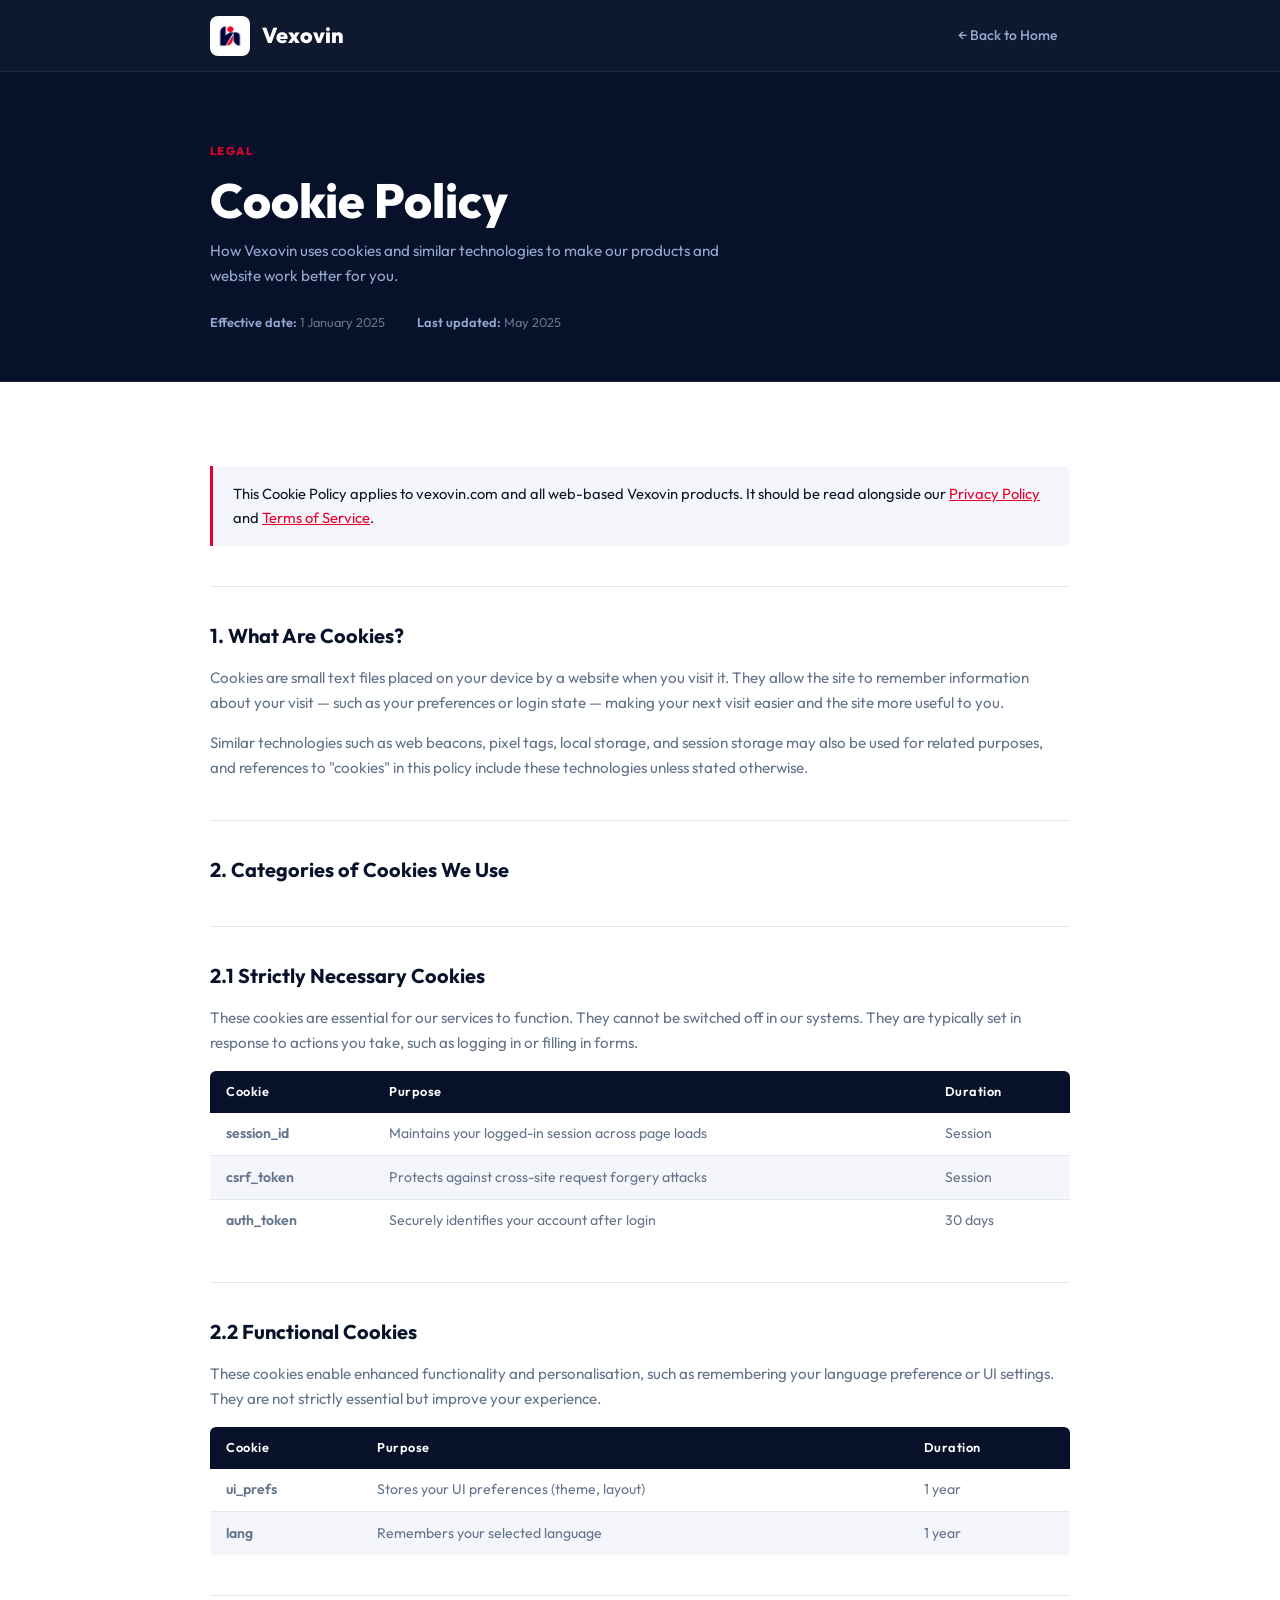
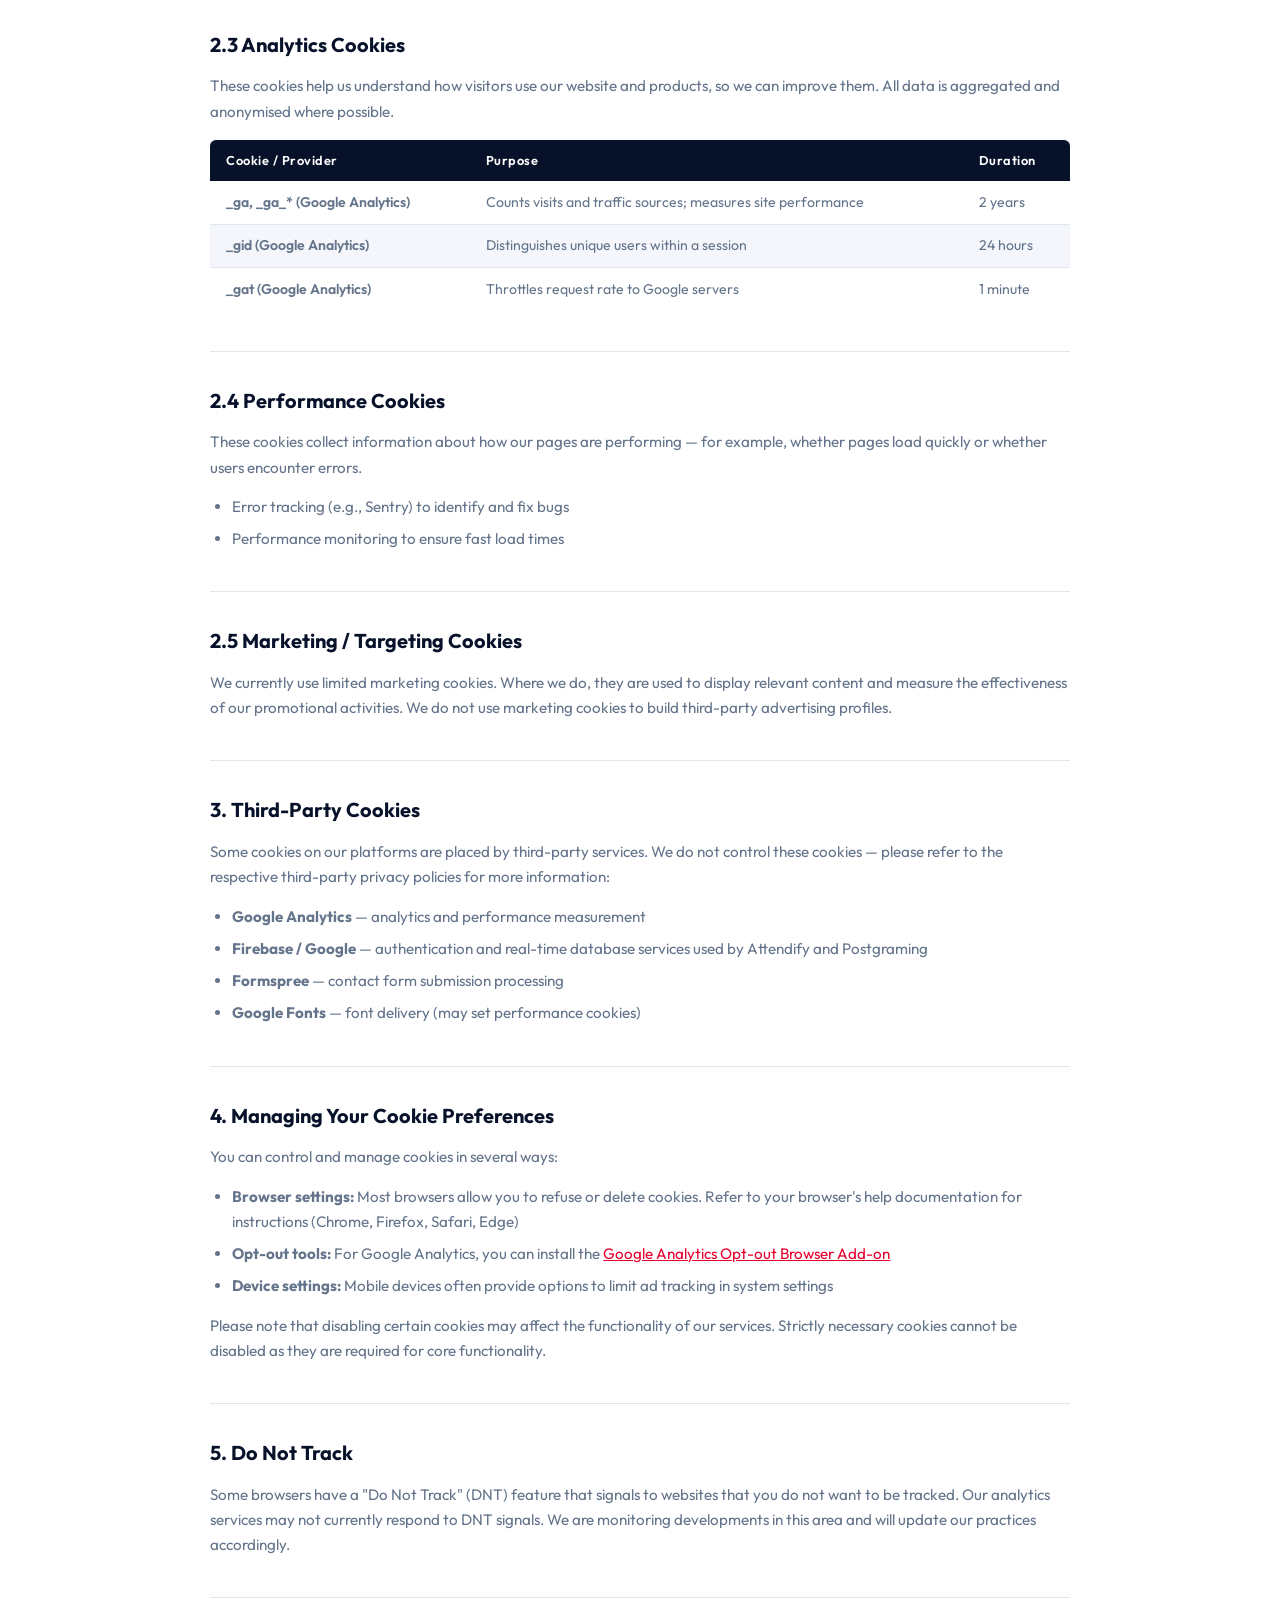
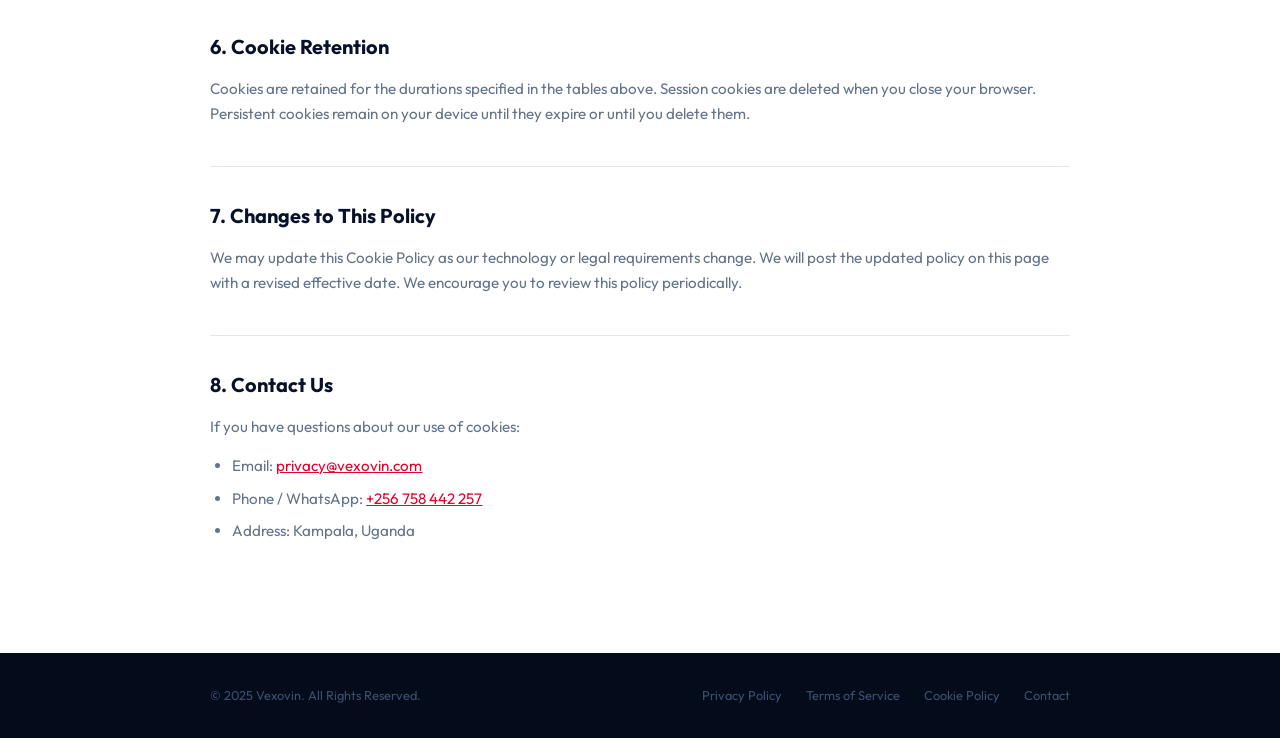
==== cookies.html @ f1facd55 "ups" ====
<!DOCTYPE html>
<html lang="en">
<head>
    <meta charset="UTF-8">
    <meta name="viewport" content="width=device-width, initial-scale=1.0">
    <title>Cookie Policy | Vexovin</title>
    <meta name="description" content="Cookie Policy explaining how Vexovin uses cookies and similar tracking technologies across its products and website.">
    <link rel="canonical" href="https://vexovin.com/cookies.html">
    <link rel="icon" type="image/png" href="favicon.png">
    <link rel="preconnect" href="https://fonts.googleapis.com">
    <link rel="preconnect" href="https://fonts.gstatic.com" crossorigin>
    <link href="https://fonts.googleapis.com/css2?family=Outfit:wght@300;400;500;600;700;800&display=swap" rel="stylesheet">
    <style>
        :root {
            --navy: #07122A; --red: #E8002D;
            --white: #FFFFFF; --off: #F4F6FB; --text: #0D1829; --muted: #64748B;
            --bd: rgba(255,255,255,0.08); --bl: #E1E7EF; --hh: 72px; --r: 6px; --rl: 12px;
        }
        *, *::before, *::after { margin: 0; padding: 0; box-sizing: border-box; }
        html { scroll-behavior: smooth; scroll-padding-top: var(--hh); }
        body { font-family: 'Outfit', sans-serif; background: var(--white); color: var(--text); line-height: 1.65; }
        a { color: inherit; text-decoration: none; }
        ul { list-style: none; }
        .container { width: 90%; max-width: 860px; margin: 0 auto; }

        .hdr { position: sticky; top: 0; z-index: 900; height: var(--hh); background: rgba(7,18,42,.97); backdrop-filter: blur(18px); border-bottom: 1px solid var(--bd); }
        .hdr-in { display: flex; align-items: center; justify-content: space-between; height: 100%; }
        .logo { display: flex; align-items: center; gap: .75rem; }
        .logo-bg { background: #fff; border-radius: 8px; padding: 5px; display: flex; align-items: center; justify-content: center; }
        .logo-bg img { width: 30px; height: 30px; object-fit: contain; }
        .logo-name { font-size: 1.35rem; font-weight: 800; color: #fff; }
        .back-link { font-size: .87rem; color: #94A8D0; font-weight: 500; padding: .44rem .82rem; border-radius: var(--r); transition: color .2s, background .2s; }
        .back-link:hover { color: #fff; background: rgba(255,255,255,.07); }

        .page-hero { background: var(--navy); color: #fff; padding: 4rem 0 3rem; border-bottom: 1px solid var(--bd); }
        .page-hero .tag { display: inline-block; font-size: .72rem; font-weight: 700; letter-spacing: .13em; text-transform: uppercase; color: var(--red); margin-bottom: .9rem; }
        .page-hero h1 { font-size: clamp(2rem, 5vw, 3rem); font-weight: 800; line-height: 1.1; margin-bottom: .65rem; }
        .page-hero p { color: #94A8D0; font-size: .95rem; max-width: 560px; }
        .page-hero .meta { display: flex; gap: 2rem; margin-top: 1.5rem; flex-wrap: wrap; }
        .page-hero .meta span { font-size: .8rem; color: #64748B; }
        .page-hero .meta span strong { color: #94A8D0; font-weight: 600; }

        .legal-body { padding: 4rem 0 6rem; }
        .legal-body h2 { font-size: 1.25rem; font-weight: 700; color: var(--navy); margin: 2.5rem 0 .8rem; padding-top: 2rem; border-top: 1px solid var(--bl); }
        .legal-body h2:first-child { border-top: none; padding-top: 0; margin-top: 0; }
        .legal-body p { color: var(--muted); font-size: .95rem; margin-bottom: .9rem; }
        .legal-body ul { padding-left: 1.4rem; margin-bottom: .9rem; }
        .legal-body ul li { color: var(--muted); font-size: .95rem; margin-bottom: .45rem; list-style: disc; }
        .legal-body a { color: var(--red); text-decoration: underline; }
        .legal-body .highlight { background: var(--off); border-left: 3px solid var(--red); border-radius: 0 var(--r) var(--r) 0; padding: 1rem 1.25rem; margin: 1.25rem 0; color: var(--text); font-size: .92rem; }

        /* Cookie table */
        .cookie-table { width: 100%; border-collapse: collapse; margin: 1rem 0 1.5rem; font-size: .88rem; }
        .cookie-table th { background: var(--navy); color: #fff; text-align: left; padding: .65rem 1rem; font-weight: 600; font-size: .8rem; letter-spacing: .04em; }
        .cookie-table th:first-child { border-radius: var(--r) 0 0 0; }
        .cookie-table th:last-child { border-radius: 0 var(--r) 0 0; }
        .cookie-table td { padding: .6rem 1rem; border-bottom: 1px solid var(--bl); color: var(--muted); vertical-align: top; }
        .cookie-table tr:last-child td { border-bottom: none; }
        .cookie-table tr:nth-child(even) td { background: var(--off); }
        .ct-name { font-weight: 600; color: var(--text); }

        .ftr-mini { background: #040C1C; color: #3D4F6E; padding: 2rem 0; font-size: .8rem; }
        .ftr-mini-in { display: flex; flex-wrap: wrap; gap: 1rem; align-items: center; justify-content: space-between; }
        .ftr-mini-links { display: flex; gap: 1.5rem; flex-wrap: wrap; }
        .ftr-mini-links a { color: #3D4F6E; transition: color .2s; }
        .ftr-mini-links a:hover { color: #fff; }
    </style>
</head>
<body>

<header class="hdr">
    <div class="container hdr-in">
        <a href="index.html" class="logo">
            <div class="logo-bg"><img src="favicon.png" alt="Vexovin"></div>
            <span class="logo-name">Vexovin</span>
        </a>
        <a href="index.html" class="back-link">← Back to Home</a>
    </div>
</header>

<div class="page-hero">
    <div class="container">
        <div class="tag">Legal</div>
        <h1>Cookie Policy</h1>
        <p>How Vexovin uses cookies and similar technologies to make our products and website work better for you.</p>
        <div class="meta">
            <span><strong>Effective date:</strong> 1 January 2025</span>
            <span><strong>Last updated:</strong> May 2025</span>
        </div>
    </div>
</div>

<main class="legal-body">
    <div class="container">

        <div class="highlight">
            This Cookie Policy applies to vexovin.com and all web-based Vexovin products. It should be read alongside our <a href="privacy.html">Privacy Policy</a> and <a href="terms.html">Terms of Service</a>.
        </div>

        <h2>1. What Are Cookies?</h2>
        <p>Cookies are small text files placed on your device by a website when you visit it. They allow the site to remember information about your visit — such as your preferences or login state — making your next visit easier and the site more useful to you.</p>
        <p>Similar technologies such as web beacons, pixel tags, local storage, and session storage may also be used for related purposes, and references to "cookies" in this policy include these technologies unless stated otherwise.</p>

        <h2>2. Categories of Cookies We Use</h2>

        <h2>2.1 Strictly Necessary Cookies</h2>
        <p>These cookies are essential for our services to function. They cannot be switched off in our systems. They are typically set in response to actions you take, such as logging in or filling in forms.</p>
        <table class="cookie-table">
            <thead>
                <tr><th>Cookie</th><th>Purpose</th><th>Duration</th></tr>
            </thead>
            <tbody>
                <tr><td class="ct-name">session_id</td><td>Maintains your logged-in session across page loads</td><td>Session</td></tr>
                <tr><td class="ct-name">csrf_token</td><td>Protects against cross-site request forgery attacks</td><td>Session</td></tr>
                <tr><td class="ct-name">auth_token</td><td>Securely identifies your account after login</td><td>30 days</td></tr>
            </tbody>
        </table>

        <h2>2.2 Functional Cookies</h2>
        <p>These cookies enable enhanced functionality and personalisation, such as remembering your language preference or UI settings. They are not strictly essential but improve your experience.</p>
        <table class="cookie-table">
            <thead>
                <tr><th>Cookie</th><th>Purpose</th><th>Duration</th></tr>
            </thead>
            <tbody>
                <tr><td class="ct-name">ui_prefs</td><td>Stores your UI preferences (theme, layout)</td><td>1 year</td></tr>
                <tr><td class="ct-name">lang</td><td>Remembers your selected language</td><td>1 year</td></tr>
            </tbody>
        </table>

        <h2>2.3 Analytics Cookies</h2>
        <p>These cookies help us understand how visitors use our website and products, so we can improve them. All data is aggregated and anonymised where possible.</p>
        <table class="cookie-table">
            <thead>
                <tr><th>Cookie / Provider</th><th>Purpose</th><th>Duration</th></tr>
            </thead>
            <tbody>
                <tr><td class="ct-name">_ga, _ga_* (Google Analytics)</td><td>Counts visits and traffic sources; measures site performance</td><td>2 years</td></tr>
                <tr><td class="ct-name">_gid (Google Analytics)</td><td>Distinguishes unique users within a session</td><td>24 hours</td></tr>
                <tr><td class="ct-name">_gat (Google Analytics)</td><td>Throttles request rate to Google servers</td><td>1 minute</td></tr>
            </tbody>
        </table>

        <h2>2.4 Performance Cookies</h2>
        <p>These cookies collect information about how our pages are performing — for example, whether pages load quickly or whether users encounter errors.</p>
        <ul>
            <li>Error tracking (e.g., Sentry) to identify and fix bugs</li>
            <li>Performance monitoring to ensure fast load times</li>
        </ul>

        <h2>2.5 Marketing / Targeting Cookies</h2>
        <p>We currently use limited marketing cookies. Where we do, they are used to display relevant content and measure the effectiveness of our promotional activities. We do not use marketing cookies to build third-party advertising profiles.</p>

        <h2>3. Third-Party Cookies</h2>
        <p>Some cookies on our platforms are placed by third-party services. We do not control these cookies — please refer to the respective third-party privacy policies for more information:</p>
        <ul>
            <li><strong>Google Analytics</strong> — analytics and performance measurement</li>
            <li><strong>Firebase / Google</strong> — authentication and real-time database services used by Attendify and Postgraming</li>
            <li><strong>Formspree</strong> — contact form submission processing</li>
            <li><strong>Google Fonts</strong> — font delivery (may set performance cookies)</li>
        </ul>

        <h2>4. Managing Your Cookie Preferences</h2>
        <p>You can control and manage cookies in several ways:</p>
        <ul>
            <li><strong>Browser settings:</strong> Most browsers allow you to refuse or delete cookies. Refer to your browser's help documentation for instructions (Chrome, Firefox, Safari, Edge)</li>
            <li><strong>Opt-out tools:</strong> For Google Analytics, you can install the <a href="https://tools.google.com/dlpage/gaoptout" target="_blank" rel="noopener">Google Analytics Opt-out Browser Add-on</a></li>
            <li><strong>Device settings:</strong> Mobile devices often provide options to limit ad tracking in system settings</li>
        </ul>
        <p>Please note that disabling certain cookies may affect the functionality of our services. Strictly necessary cookies cannot be disabled as they are required for core functionality.</p>

        <h2>5. Do Not Track</h2>
        <p>Some browsers have a "Do Not Track" (DNT) feature that signals to websites that you do not want to be tracked. Our analytics services may not currently respond to DNT signals. We are monitoring developments in this area and will update our practices accordingly.</p>

        <h2>6. Cookie Retention</h2>
        <p>Cookies are retained for the durations specified in the tables above. Session cookies are deleted when you close your browser. Persistent cookies remain on your device until they expire or until you delete them.</p>

        <h2>7. Changes to This Policy</h2>
        <p>We may update this Cookie Policy as our technology or legal requirements change. We will post the updated policy on this page with a revised effective date. We encourage you to review this policy periodically.</p>

        <h2>8. Contact Us</h2>
        <p>If you have questions about our use of cookies:</p>
        <ul>
            <li>Email: <a href="mailto:privacy@vexovin.com">privacy@vexovin.com</a></li>
            <li>Phone / WhatsApp: <a href="tel:+256758442257">+256 758 442 257</a></li>
            <li>Address: Kampala, Uganda</li>
        </ul>

    </div>
</main>

<footer class="ftr-mini">
    <div class="container ftr-mini-in">
        <p>&copy; 2025 Vexovin. All Rights Reserved.</p>
        <div class="ftr-mini-links">
            <a href="privacy.html">Privacy Policy</a>
            <a href="terms.html">Terms of Service</a>
            <a href="cookies.html">Cookie Policy</a>
            <a href="index.html#contact">Contact</a>
        </div>
    </div>
</footer>

</body>
</html>
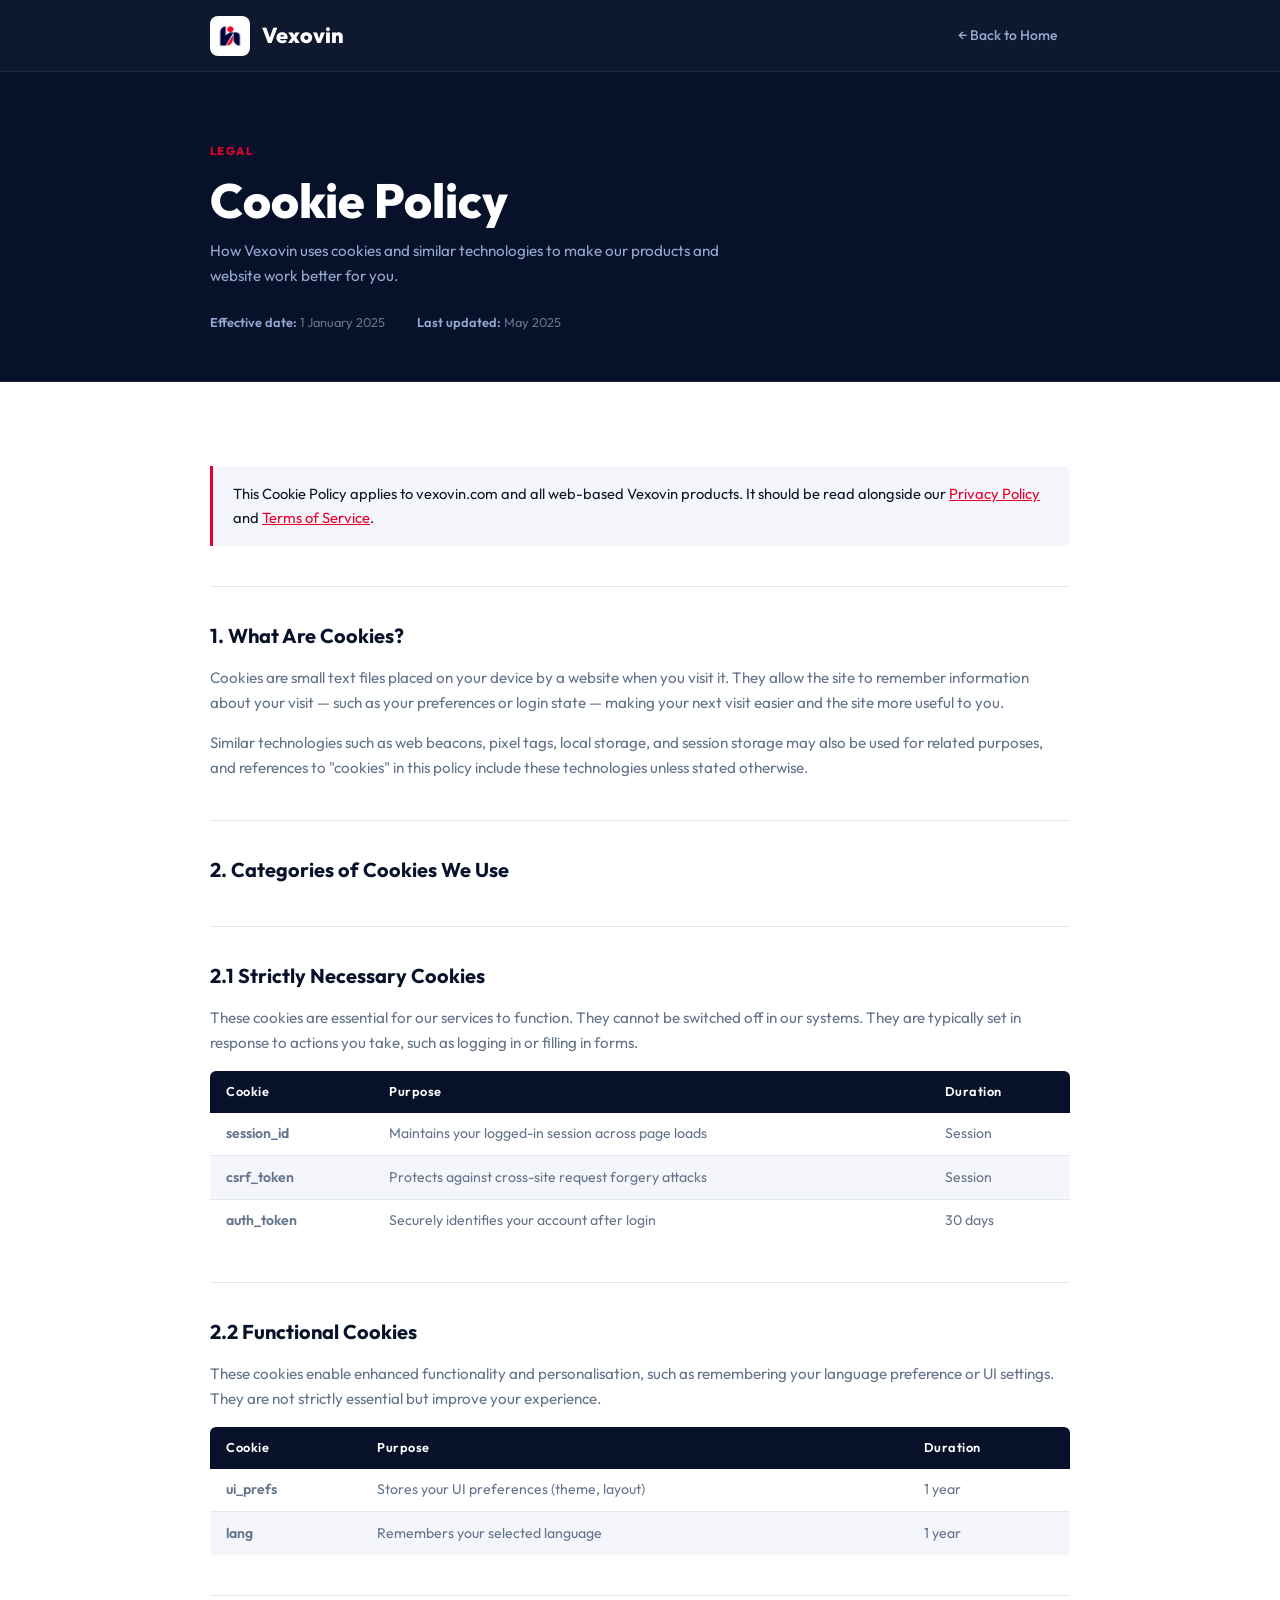
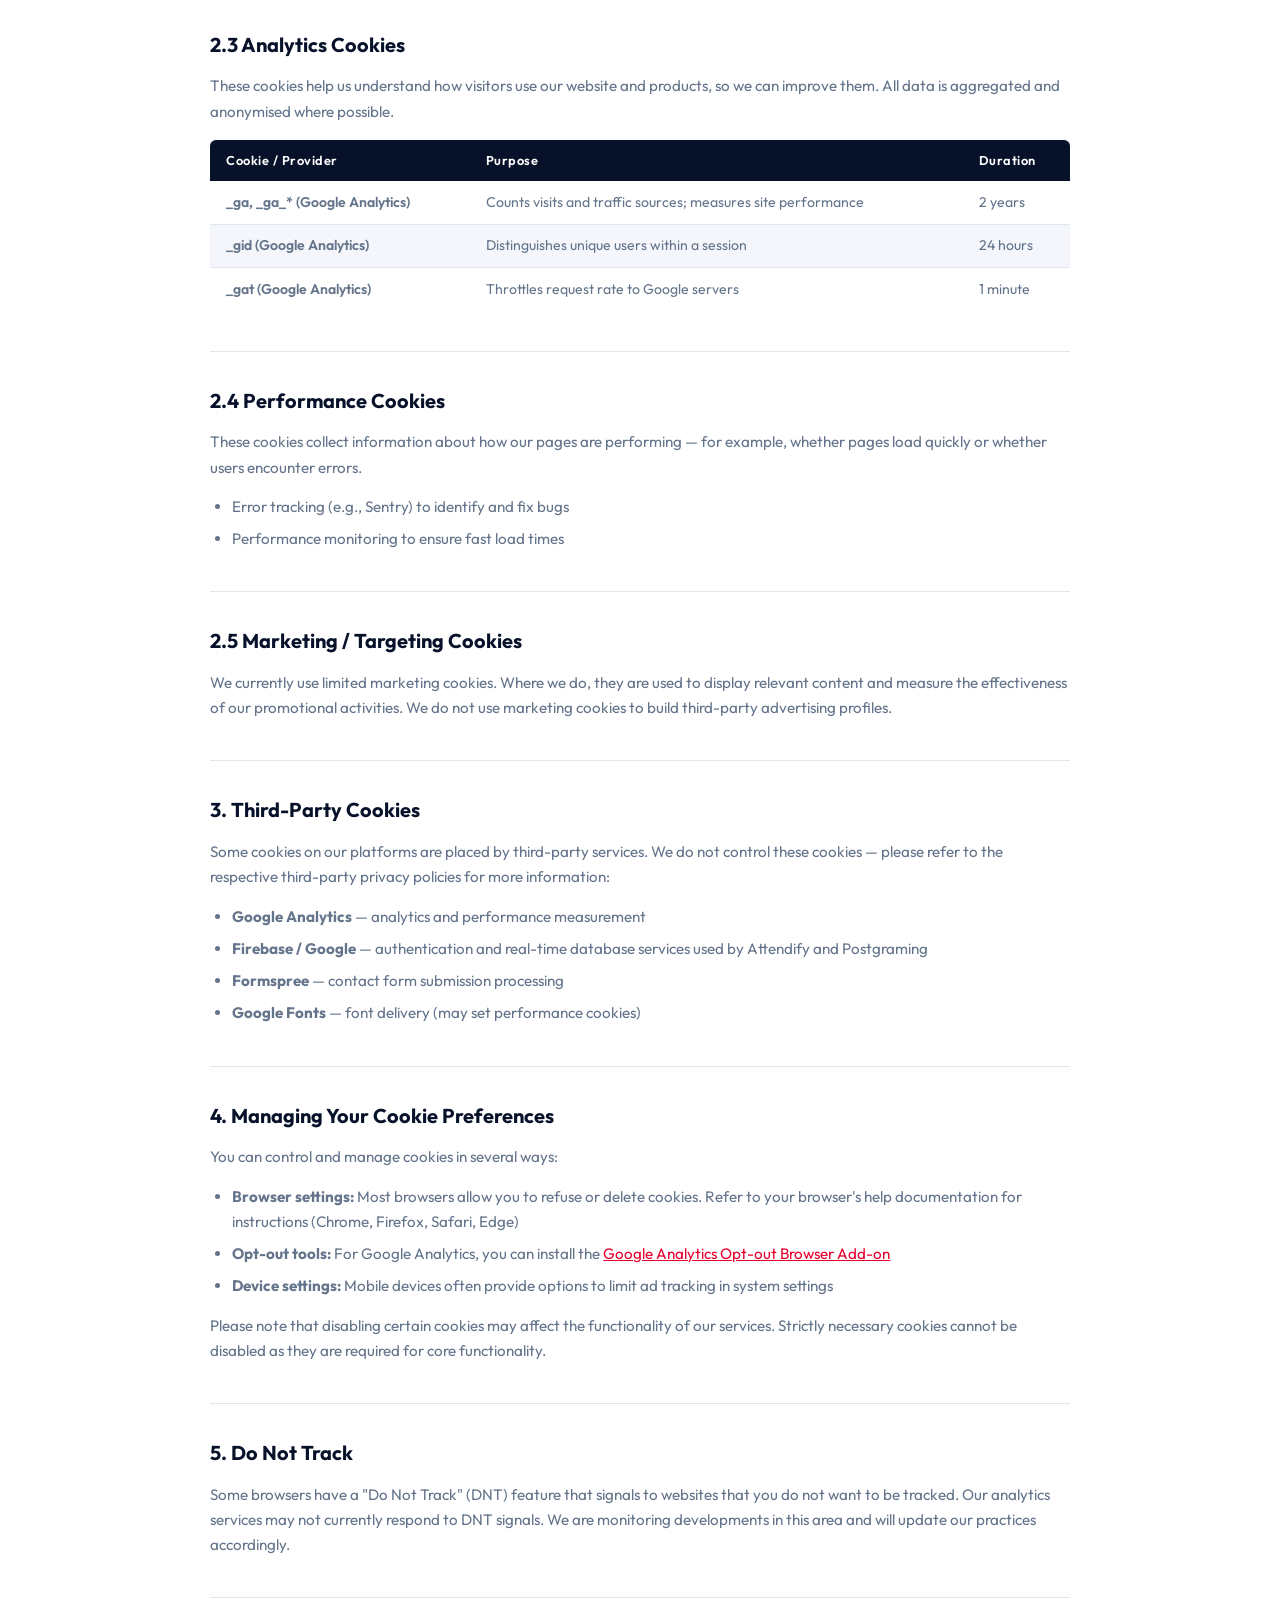
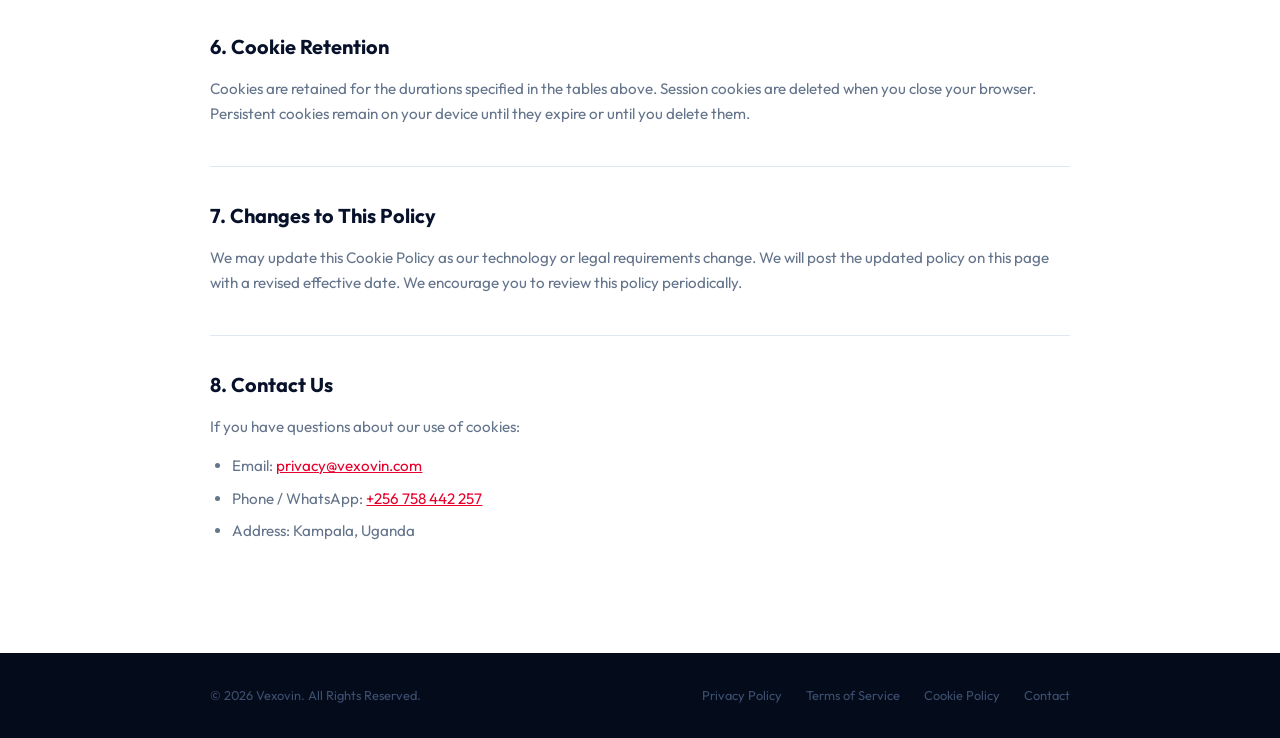
==== commit a9c760f7: "Refresh vexovin.com design, add Process and FAQ sections, improve mobile and SEO - Visual: CSS-only " ====
--- a/cookies.html
+++ b/cookies.html
@@ -191,7 +191,7 @@
 
 <footer class="ftr-mini">
     <div class="container ftr-mini-in">
-        <p>&copy; 2025 Vexovin. All Rights Reserved.</p>
+        <p>&copy; 2026 Vexovin. All Rights Reserved.</p>
         <div class="ftr-mini-links">
             <a href="privacy.html">Privacy Policy</a>
             <a href="terms.html">Terms of Service</a>
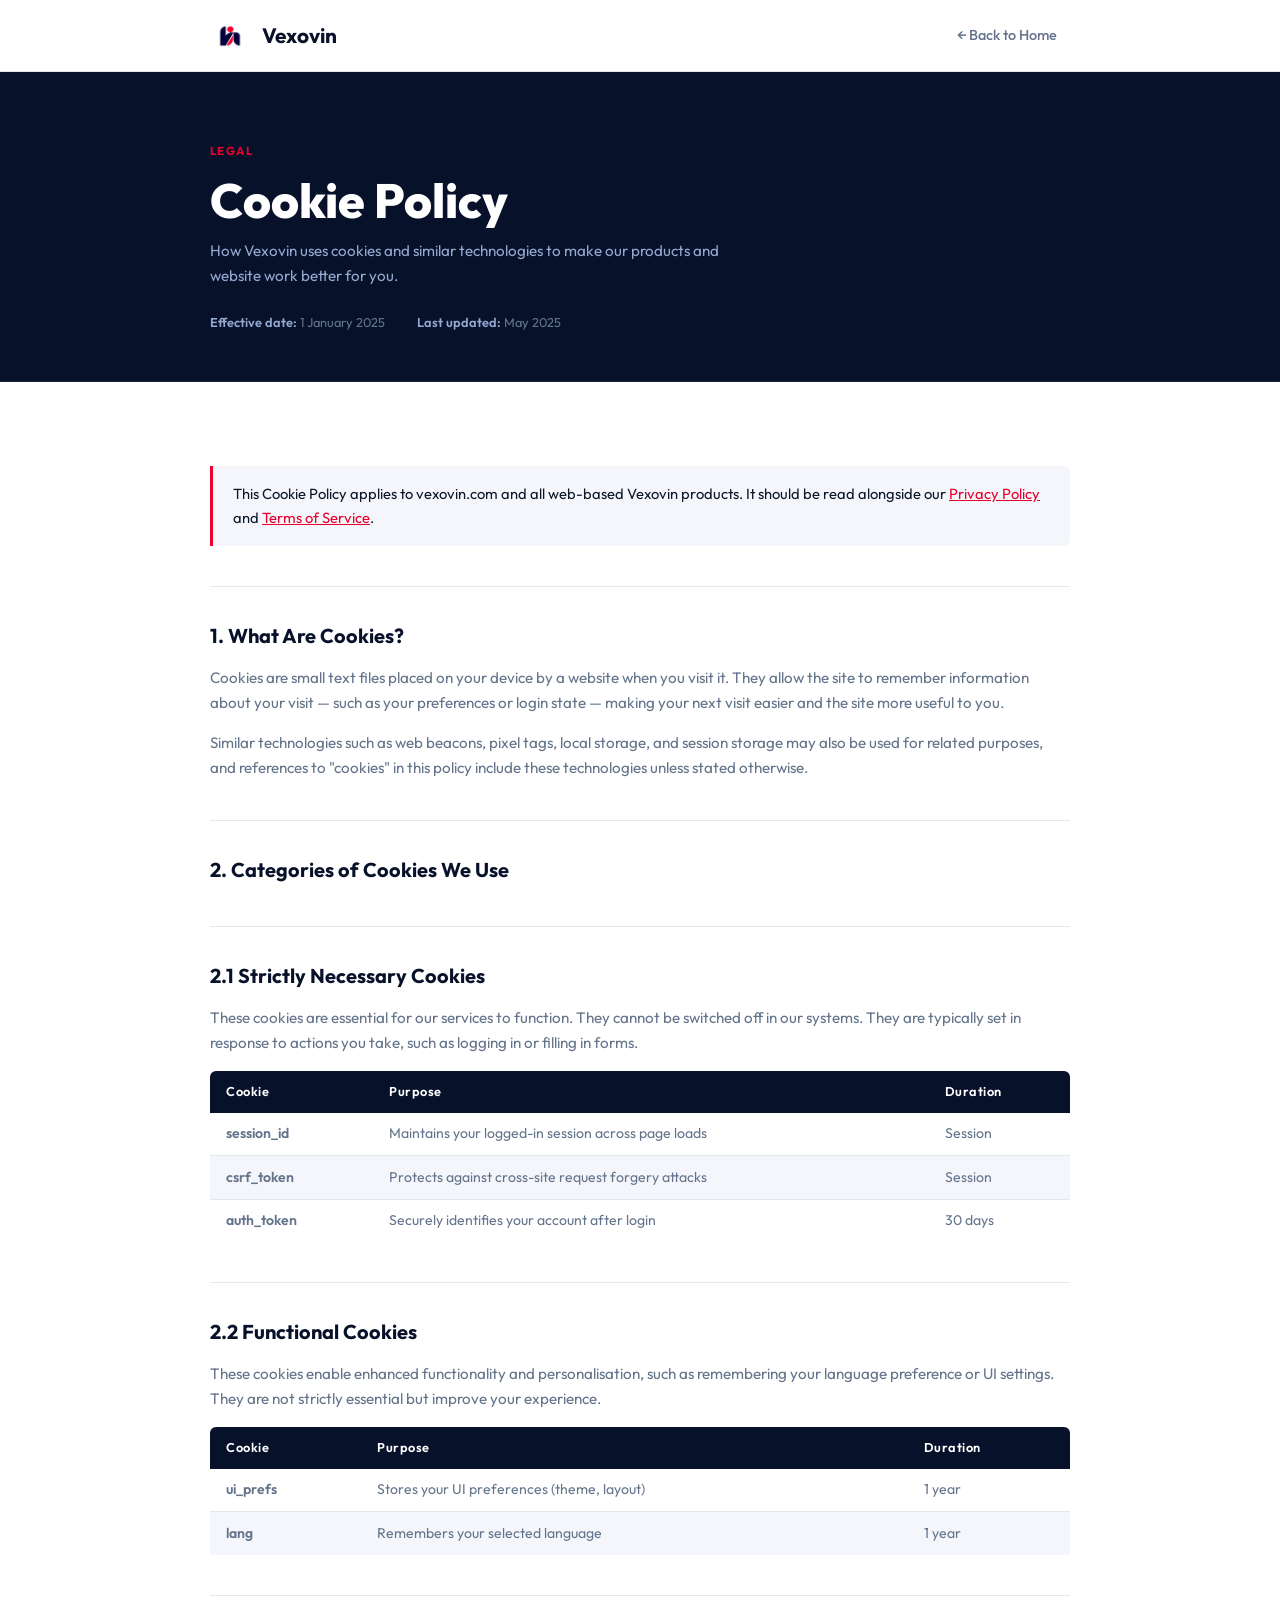
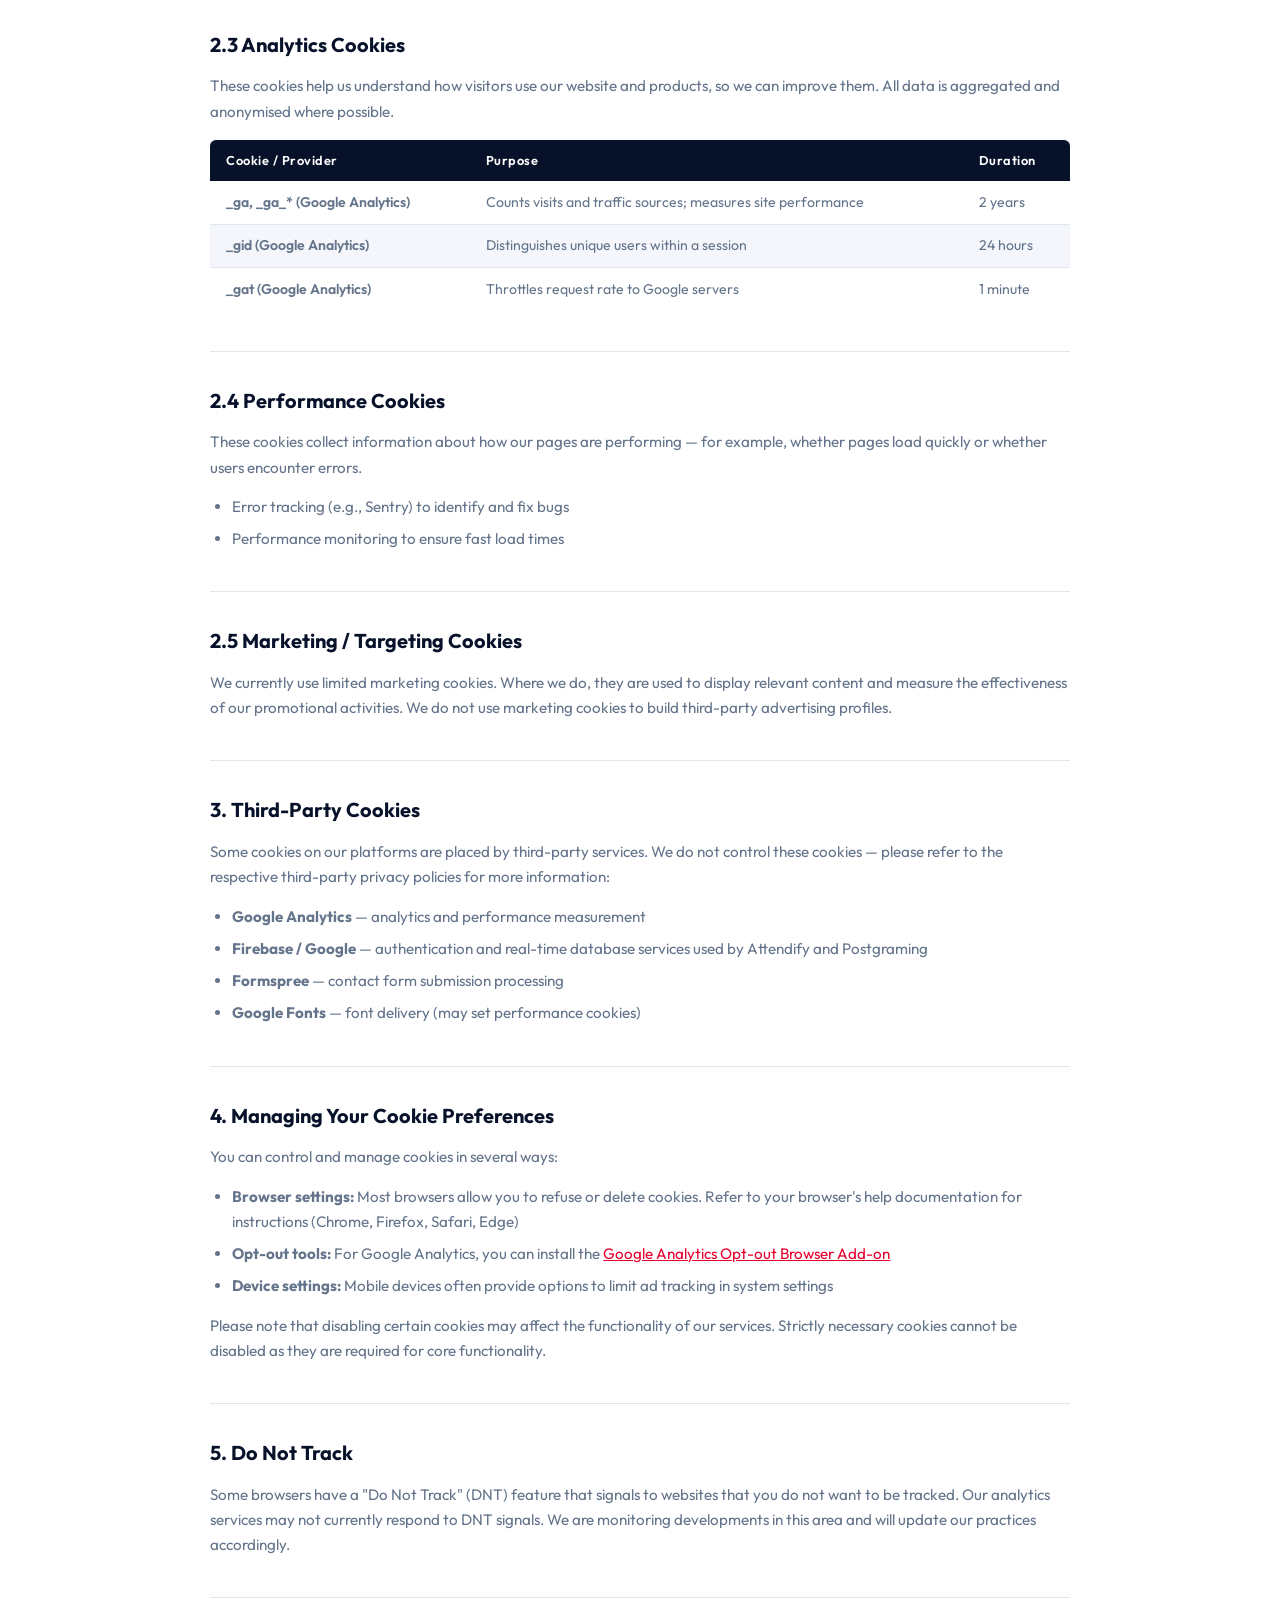
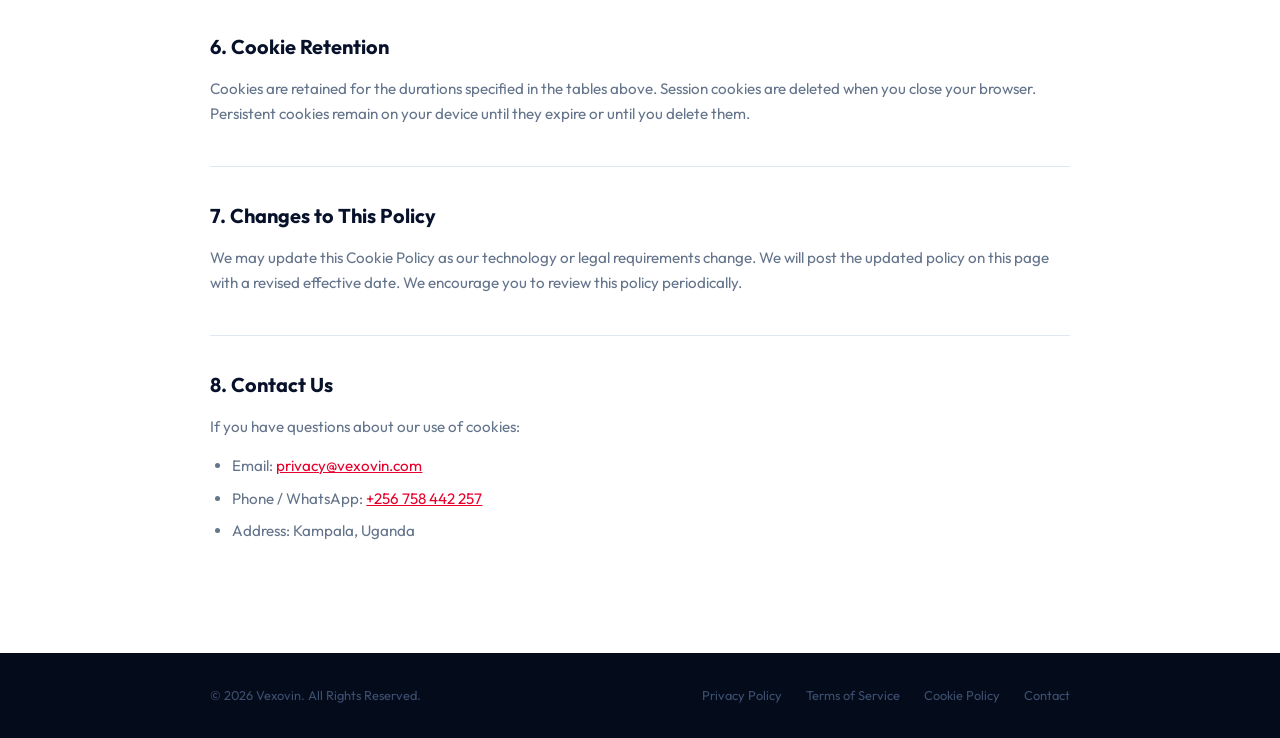
==== commit 5b3ac488: "Calmer redesign, logo-led product list, separate leadership pages - Rebuild the landing page with a " ====
--- a/cookies.html
+++ b/cookies.html
@@ -23,14 +23,14 @@
         ul { list-style: none; }
         .container { width: 90%; max-width: 860px; margin: 0 auto; }
 
-        .hdr { position: sticky; top: 0; z-index: 900; height: var(--hh); background: rgba(7,18,42,.97); backdrop-filter: blur(18px); border-bottom: 1px solid var(--bd); }
+        .hdr { position: sticky; top: 0; z-index: 900; height: var(--hh); background: rgba(255,255,255,.96); backdrop-filter: blur(12px); border-bottom: 1px solid var(--bl); }
         .hdr-in { display: flex; align-items: center; justify-content: space-between; height: 100%; }
         .logo { display: flex; align-items: center; gap: .75rem; }
         .logo-bg { background: #fff; border-radius: 8px; padding: 5px; display: flex; align-items: center; justify-content: center; }
         .logo-bg img { width: 30px; height: 30px; object-fit: contain; }
-        .logo-name { font-size: 1.35rem; font-weight: 800; color: #fff; }
-        .back-link { font-size: .87rem; color: #94A8D0; font-weight: 500; padding: .44rem .82rem; border-radius: var(--r); transition: color .2s, background .2s; }
-        .back-link:hover { color: #fff; background: rgba(255,255,255,.07); }
+        .logo-name { font-size: 1.3rem; font-weight: 700; color: var(--navy); }
+        .back-link { font-size: .9rem; color: var(--muted); font-weight: 500; padding: .44rem .82rem; border-radius: var(--r); transition: color .2s, background .2s; }
+        .back-link:hover { color: var(--navy); background: var(--off); }
 
         .page-hero { background: var(--navy); color: #fff; padding: 4rem 0 3rem; border-bottom: 1px solid var(--bd); }
         .page-hero .tag { display: inline-block; font-size: .72rem; font-weight: 700; letter-spacing: .13em; text-transform: uppercase; color: var(--red); margin-bottom: .9rem; }
